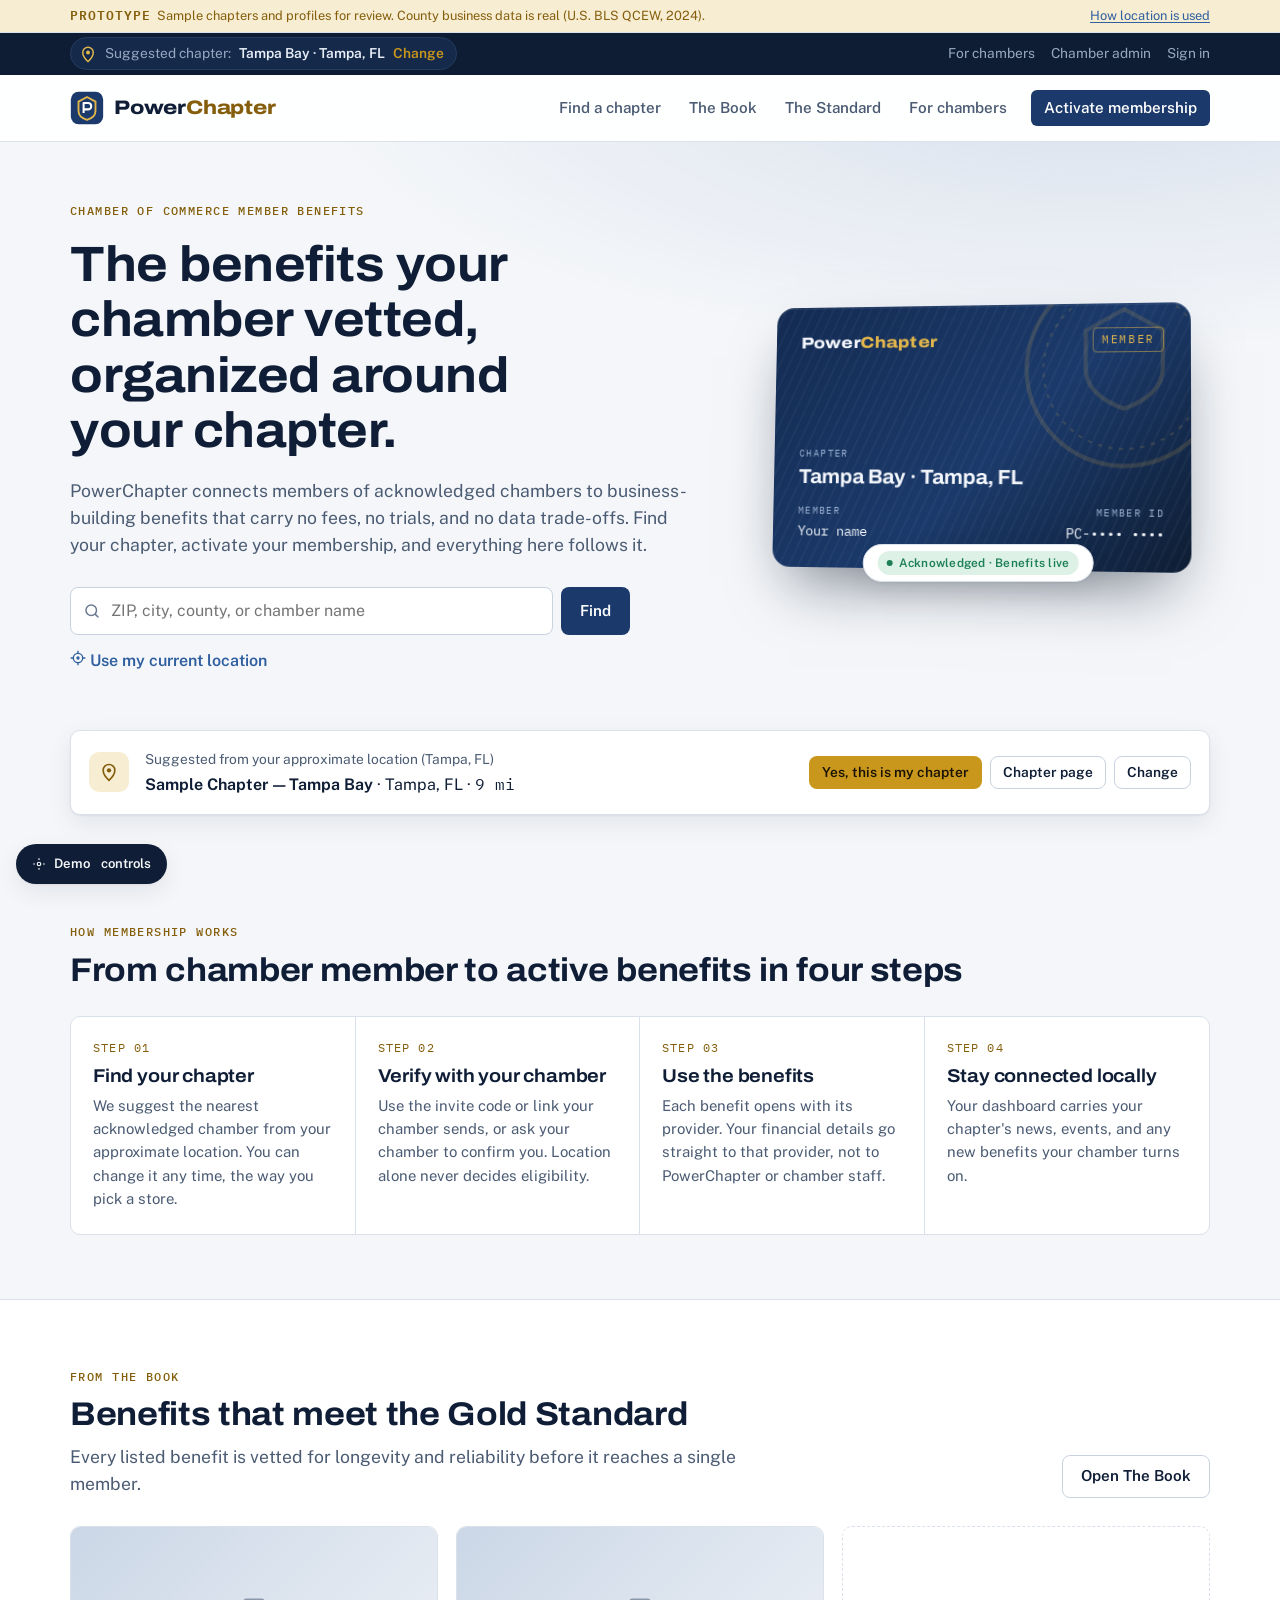
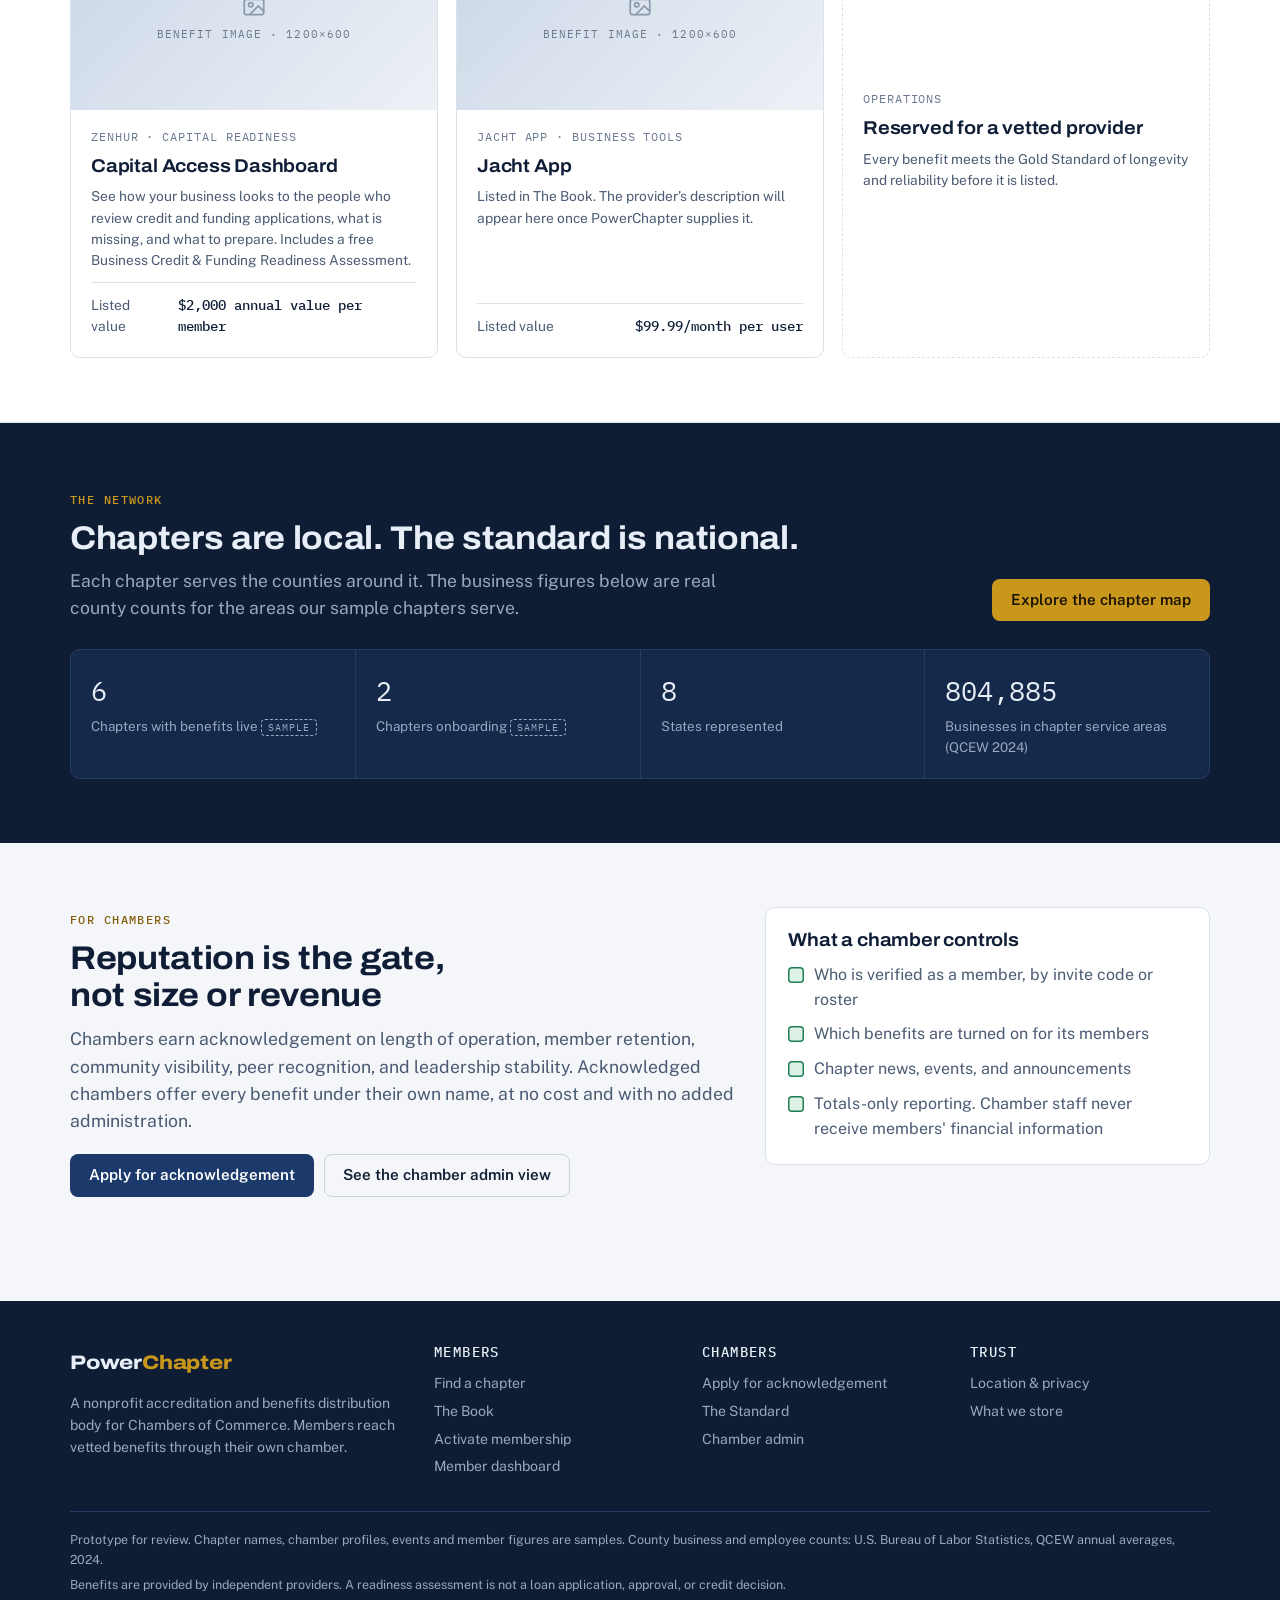
==== index.html @ e936020f "Add files via upload" ====
<!doctype html>
<html lang="en">
<head>
<meta charset="utf-8">
<meta name="viewport" content="width=device-width, initial-scale=1, viewport-fit=cover">
<title>PowerChapter Member Portal</title>
<meta name="robots" content="noindex, nofollow">
<meta name="description" content="Prototype of the PowerChapter member portal: find your chamber chapter, activate membership, and use chamber-vetted benefits.">
<link rel="preconnect" href="https://fonts.googleapis.com">
<link rel="preconnect" href="https://fonts.gstatic.com" crossorigin>
<link rel="stylesheet" href="https://fonts.googleapis.com/css2?family=Archivo:wdth,wght@62..125,400..800&family=IBM+Plex+Mono:wght@400;500;600&family=Public+Sans:wght@400;500;600;700&display=swap">
<link rel="stylesheet" href="assets/app.css">
</head>
<body>
<div class="ribbon"><div class="wrap"><span><b>PROTOTYPE</b> &nbsp;Sample chapters and profiles for review. County business data is real (U.S. BLS QCEW, 2024).</span><a href="#/privacy">How location is used</a></div></div>

<div class="utility"><div class="wrap">
  <button class="chip-loc" id="chipLoc" type="button" aria-haspopup="dialog">
    <svg class="pin" viewBox="0 0 24 24" fill="none" aria-hidden="true"><path d="M12 22s7-6.2 7-12a7 7 0 1 0-14 0c0 5.8 7 12 7 12Z" stroke="#E2B64B" stroke-width="2"/><circle cx="12" cy="10" r="2.6" fill="#E2B64B"/></svg>
    <span class="lbl" id="chipLbl">Your chapter:</span>
    <span class="val" id="chipVal">Choose a chapter</span>
    <span class="chg">Change</span>
  </button>
  <nav class="util-links" aria-label="Utility">
    <a href="#/for-chambers">For chambers</a>
    <a href="#/admin">Chamber admin</a>
    <a href="#/member" id="utilAcct">Sign in</a>
  </nav>
</div></div>

<header class="site-header"><div class="wrap" style="position:relative">
  <a class="brand" href="#/" aria-label="PowerChapter home">
    <svg viewBox="0 0 40 40" aria-hidden="true"><rect x="1" y="1" width="38" height="38" rx="9" fill="#1B3A6B"/><path d="M20 7l10 5.5v11c0 5-4.3 8.7-10 10.5-5.7-1.8-10-5.5-10-10.5v-11L20 7Z" fill="none" stroke="#E2B64B" stroke-width="2.2"/><path d="M16 26V14h5.2a3.8 3.8 0 0 1 0 7.6H16" fill="none" stroke="#fff" stroke-width="2.4" stroke-linejoin="round"/></svg>
    <span class="wm">Power<span>Chapter</span></span>
  </a>
  <button class="menu-btn" id="menuBtn" type="button" aria-expanded="false" aria-controls="mainNav">Menu</button>
  <nav class="nav" id="mainNav" aria-label="Main">
    <a href="#/chapters" data-nav="chapters">Find a chapter</a>
    <a href="#/book" data-nav="book">The Book</a>
    <a href="#/standard" data-nav="standard">The Standard</a>
    <a href="#/for-chambers" data-nav="for-chambers">For chambers</a>
    <a class="btn btn-primary btn-sm" href="#/activate" id="navCta">Activate membership</a>
  </nav>
</div></header>

<main id="app" tabindex="-1"></main>

<footer class="site-footer"><div class="wrap">
  <div class="foot-grid">
    <div>
      <a class="brand" href="#/"><span class="wm">Power<span>Chapter</span></span></a>
      <p style="margin-top:12px;max-width:40ch">A nonprofit accreditation and benefits distribution body for Chambers of Commerce. Members reach vetted benefits through their own chamber.</p>
    </div>
    <div><h4>Members</h4><a href="#/chapters">Find a chapter</a><a href="#/book">The Book</a><a href="#/activate">Activate membership</a><a href="#/member">Member dashboard</a></div>
    <div><h4>Chambers</h4><a href="#/for-chambers">Apply for acknowledgement</a><a href="#/standard">The Standard</a><a href="#/admin">Chamber admin</a></div>
    <div><h4>Trust</h4><a href="#/privacy">Location &amp; privacy</a><a href="#/privacy">What we store</a></div>
  </div>
  <div class="foot-legal">
    <span>Prototype for review. Chapter names, chamber profiles, events and member figures are samples. County business and employee counts: U.S. Bureau of Labor Statistics, QCEW annual averages, 2024.</span>
    <span>Benefits are provided by independent providers. A readiness assessment is not a loan application, approval, or credit decision.</span>
  </div>
</div></footer>

<div class="scrim" id="scrim"></div>
<aside class="drawer" id="drawer" role="dialog" aria-modal="true" aria-labelledby="drawerTitle" aria-hidden="true"></aside>
<div class="tip" id="tip" role="tooltip"></div>
<div class="toast" id="toast" role="status" aria-live="polite"></div>

<button class="proto-fab" id="protoFab" type="button" aria-expanded="false"><svg width="14" height="14" viewBox="0 0 24 24" fill="none" aria-hidden="true"><circle cx="12" cy="12" r="3" stroke="currentColor" stroke-width="2"/><path d="M12 2v3M12 19v3M2 12h3M19 12h3" stroke="currentColor" stroke-width="2"/></svg>Demo<span class="t">&nbsp;controls</span></button>
<div class="proto-pop" id="protoPop" hidden></div>

<script src="assets/vendor/d3.min.js"></script>
<script src="assets/vendor/topojson-client.min.js"></script>
<script src="assets/data/territory-data.js"></script>
<script src="assets/data/zips.js" defer></script>
<script src="assets/data/chapters.js"></script>
<script src="assets/app.js" defer></script>
</body>
</html>
---- assets/app.css ----
/* PowerChapter prototype — design tokens and components */
:root{
  --bg:#F4F6F9; --surface:#FFFFFF; --surface-2:#EDF1F6; --ink:#0F1E36; --ink-2:#4B5B73; --ink-3:#6B7A90;
  --line:#DAE1EA; --line-2:#C9D3DF;
  --brand:#1B3A6B; --brand-2:#24497F; --on-brand:#FFFFFF;
  --accent:#C9971C; --accent-ink:#855E0C; --accent-soft:#F7EDD2;
  --blue:#2F5F9F; --blue-soft:#E3ECF8;
  --ok:#1D7F54; --ok-soft:#DDF1E7; --warn:#9A6200; --warn-soft:#F8ECD4; --bad:#B23A3A;
  --panel:#0E1D33; --panel-2:#15294A; --panel-3:#1C355C; --panel-ink:#E8EEF7; --panel-mute:#97A8C1; --panel-line:#253C60;
  --shadow:0 1px 2px rgba(15,30,54,.06),0 8px 24px rgba(15,30,54,.08);
  --radius:10px; --radius-sm:6px;
  --f-display:"Archivo","Helvetica Neue",Arial,sans-serif;
  --f-body:"Public Sans","Segoe UI",Roboto,Arial,sans-serif;
  --f-mono:"IBM Plex Mono",ui-monospace,"SFMono-Regular",Menlo,Consolas,monospace;
  --wrap:1180px;
}
@media (prefers-color-scheme: dark){
  :root:not([data-theme="light"]){
    --bg:#09131F; --surface:#0F1C2E; --surface-2:#152538; --ink:#E6ECF5; --ink-2:#A6B4C8; --ink-3:#8494AA;
    --line:#203249; --line-2:#2B405B;
    --brand:#3A69B5; --brand-2:#4A7AC7; --on-brand:#FFFFFF;
    --accent:#E2B64B; --accent-ink:#E6BF62; --accent-soft:#2E2512;
    --blue:#77A2DE; --blue-soft:#15294A;
    --ok:#4CBB88; --ok-soft:#0F2E22; --warn:#E0A544; --warn-soft:#2E2210; --bad:#E07272;
    --panel:#0A1728; --panel-2:#12233C; --panel-3:#1A3050; --panel-line:#223857;
    --shadow:0 1px 2px rgba(0,0,0,.3),0 8px 24px rgba(0,0,0,.35);
  }
}
:root[data-theme="dark"]{
  --bg:#09131F; --surface:#0F1C2E; --surface-2:#152538; --ink:#E6ECF5; --ink-2:#A6B4C8; --ink-3:#8494AA;
  --line:#203249; --line-2:#2B405B;
  --brand:#3A69B5; --brand-2:#4A7AC7; --on-brand:#FFFFFF;
  --accent:#E2B64B; --accent-ink:#E6BF62; --accent-soft:#2E2512;
  --blue:#77A2DE; --blue-soft:#15294A;
  --ok:#4CBB88; --ok-soft:#0F2E22; --warn:#E0A544; --warn-soft:#2E2210; --bad:#E07272;
  --panel:#0A1728; --panel-2:#12233C; --panel-3:#1A3050; --panel-line:#223857;
  --shadow:0 1px 2px rgba(0,0,0,.3),0 8px 24px rgba(0,0,0,.35);
}

*{box-sizing:border-box}
[hidden]{display:none!important}
html{-webkit-text-size-adjust:100%}
body{margin:0;background:var(--bg);color:var(--ink);font-family:var(--f-body);font-size:16px;line-height:1.55;overflow-x:hidden}
img{max-width:100%;display:block}
a{color:var(--blue);text-underline-offset:2px}
button,input,select,textarea{font:inherit;color:inherit}
:focus-visible{outline:3px solid var(--accent);outline-offset:2px;border-radius:4px}
.wrap{max-width:var(--wrap);margin-inline:auto;padding-inline:20px}
.num,.mono{font-family:var(--f-mono);font-variant-numeric:tabular-nums}
h1,h2,h3,h4{font-family:var(--f-display);font-variation-settings:"wdth" 108;line-height:1.12;margin:0;text-wrap:balance;letter-spacing:-.01em}
h1{font-size:clamp(2rem,4.2vw,3.1rem);font-weight:700}
h2{font-size:clamp(1.5rem,2.6vw,2.05rem);font-weight:700}
h3{font-size:1.16rem;font-weight:650}
h4{font-size:1rem;font-weight:650}
p{margin:0}
.eyebrow{font-family:var(--f-mono);font-size:.74rem;letter-spacing:.12em;text-transform:uppercase;color:var(--accent-ink);font-weight:500}
.lede{font-size:1.1rem;color:var(--ink-2);max-width:62ch}
.muted{color:var(--ink-2)}
.small{font-size:.86rem}
.tiny{font-size:.76rem}

/* ---------- Prototype ribbon ---------- */
.ribbon{background:var(--accent-soft);color:var(--accent-ink);font-size:.8rem;border-bottom:1px solid var(--line)}
.ribbon .wrap{display:flex;gap:10px;align-items:center;justify-content:space-between;padding-block:6px;flex-wrap:wrap}
.ribbon b{font-family:var(--f-mono);letter-spacing:.08em;font-weight:600}

/* ---------- Utility bar (chapter pill) ---------- */
.utility{background:var(--panel);color:var(--panel-ink);font-size:.86rem}
.utility .wrap{display:flex;align-items:center;justify-content:space-between;gap:12px;min-height:42px;flex-wrap:wrap;padding-block:4px}
.chip-loc{display:inline-flex;align-items:center;gap:8px;background:var(--panel-2);border:1px solid var(--panel-line);color:var(--panel-ink);border-radius:999px;padding:5px 12px 5px 8px;cursor:pointer;max-width:100%}
.chip-loc:hover{border-color:var(--accent)}
.chip-loc .pin{width:18px;height:18px;flex:none}
.chip-loc .lbl{color:var(--panel-mute)}
.chip-loc .val{font-weight:600;white-space:nowrap;overflow:hidden;text-overflow:ellipsis;max-width:52vw}
.chip-loc .chg{color:var(--accent);font-weight:600}
.utility .util-links{display:flex;gap:16px;align-items:center}
.utility .util-links a{color:var(--panel-mute);text-decoration:none}
.utility .util-links a:hover{color:var(--panel-ink)}

/* ---------- Header ---------- */
.site-header{position:sticky;top:env(safe-area-inset-top,0px);z-index:40;background:color-mix(in srgb,var(--surface) 92%,transparent);backdrop-filter:saturate(1.4) blur(10px);border-bottom:1px solid var(--line)}
.site-header .wrap{display:flex;align-items:center;gap:24px;min-height:66px}
.brand{display:flex;align-items:center;gap:10px;text-decoration:none;color:var(--ink);flex:none}
.brand svg{width:34px;height:34px}
.brand .wm{font-family:var(--f-display);font-variation-settings:"wdth" 118;font-weight:800;font-size:1.22rem;letter-spacing:-.01em}
.brand .wm span{color:var(--accent-ink)}
.nav{display:flex;gap:4px;margin-left:auto;align-items:center}
.nav a{color:var(--ink-2);text-decoration:none;font-weight:550;font-size:.95rem;padding:8px 12px;border-radius:var(--radius-sm)}
.nav a:hover{color:var(--ink);background:var(--surface-2)}
.nav a[aria-current="page"]{color:var(--ink);box-shadow:inset 0 -2px 0 var(--accent)}
.nav .btn{margin-left:8px}
.nav a.btn-primary,.nav a.btn-primary:hover{color:var(--on-brand);background:var(--brand)}
.menu-btn{display:none;margin-left:auto;background:none;border:1px solid var(--line);border-radius:8px;padding:8px 10px;cursor:pointer}
@media (max-width:900px){
  .nav{display:none;position:absolute;left:0;right:0;top:100%;flex-direction:column;align-items:stretch;background:var(--surface);border-bottom:1px solid var(--line);padding:10px 20px 16px;gap:2px}
  .nav.open{display:flex}
  .nav .btn{margin:8px 0 0}
  .menu-btn{display:inline-flex}
}

/* ---------- Buttons ---------- */
.btn{display:inline-flex;align-items:center;justify-content:center;gap:8px;border-radius:8px;padding:11px 18px;font-weight:600;font-size:.95rem;text-decoration:none;cursor:pointer;border:1px solid transparent;line-height:1.2;white-space:nowrap}
.btn-primary{background:var(--brand);color:var(--on-brand)}
.btn-primary:hover{background:var(--brand-2)}
.btn-gold{background:var(--accent);color:#1B1405}
.btn-gold:hover{filter:brightness(1.06)}
.btn-ghost{background:transparent;border-color:var(--line-2);color:var(--ink)}
.btn-ghost:hover{border-color:var(--ink-3)}
.btn-link{background:none;border:none;padding:0;color:var(--blue);font-weight:600;cursor:pointer}
.btn-sm{padding:7px 12px;font-size:.86rem}
.btn[disabled]{opacity:.5;cursor:not-allowed}
.panel .btn-ghost,.home-chap .btn-ghost,.on-dark .btn-ghost{border-color:var(--panel-line);color:var(--panel-ink)}

/* ---------- Pills / chips ---------- */
.pill{display:inline-flex;align-items:center;gap:6px;font-size:.74rem;font-weight:600;padding:3px 9px;border-radius:999px;white-space:nowrap;letter-spacing:.02em}
.pill::before{content:"";width:6px;height:6px;border-radius:50%;background:currentColor}
.pill.live{background:var(--ok-soft);color:var(--ok)}
.pill.onb{background:var(--warn-soft);color:var(--warn)}
.pill.ver{background:var(--blue-soft);color:var(--blue)}
.pill.pend{background:var(--warn-soft);color:var(--warn)}
.pill.plain::before{display:none}
.sample{font-family:var(--f-mono);font-size:.64rem;letter-spacing:.1em;border:1px dashed currentColor;color:var(--ink-3);padding:1px 6px;border-radius:4px;text-transform:uppercase;white-space:nowrap}
.panel .sample,.on-dark .sample{color:var(--panel-mute)}

/* ---------- Sections ---------- */
main{min-height:60vh}
.section{padding-block:64px}
.section-tight{padding-block:40px}
.section-head{display:flex;justify-content:space-between;align-items:end;gap:20px;margin-bottom:28px;flex-wrap:wrap}
.section-head .lede{margin-top:10px}
.band{background:var(--surface);border-block:1px solid var(--line)}
.band-dark{background:var(--panel);color:var(--panel-ink)}
.band-dark .muted,.band-dark .lede{color:var(--panel-mute)}
.band-dark .eyebrow{color:var(--accent)}

/* ---------- Hero ---------- */
.hero{padding-block:56px 48px;background:
  radial-gradient(1100px 380px at 85% -10%,color-mix(in srgb,var(--blue) 14%,transparent),transparent 70%),var(--bg)}
.hero-grid{display:grid;grid-template-columns:minmax(0,1.15fr) minmax(0,.85fr);gap:48px;align-items:center}
.hero h1{margin-top:14px}
.hero .lede{margin-top:18px}
.hero-search{margin-top:28px;display:flex;gap:8px;max-width:560px}
.hero-actions{display:flex;gap:10px;flex-wrap:wrap;margin-top:14px}
@media (max-width:900px){.hero-grid{grid-template-columns:minmax(0,1fr);gap:36px}}

.field{display:flex;flex-direction:column;gap:6px}
.field label{font-size:.84rem;font-weight:600;color:var(--ink-2)}
.input{width:100%;background:var(--surface);border:1px solid var(--line-2);border-radius:8px;padding:11px 14px;font-size:1rem;min-width:0}
.input:focus{outline:none;border-color:var(--blue);box-shadow:0 0 0 3px color-mix(in srgb,var(--blue) 22%,transparent)}
select.input{appearance:auto}
.search-box{position:relative;flex:1;min-width:0}
.search-box .input{padding-left:40px}
.search-box .ico{position:absolute;left:13px;top:50%;transform:translateY(-50%);width:18px;height:18px;color:var(--ink-3);pointer-events:none}
.suggest{position:absolute;left:0;right:0;top:calc(100% + 6px);background:var(--surface);border:1px solid var(--line);border-radius:10px;box-shadow:var(--shadow);z-index:30;overflow:hidden;max-height:340px;overflow-y:auto}
.suggest button{display:flex;width:100%;text-align:left;gap:10px;align-items:center;background:none;border:0;padding:10px 14px;cursor:pointer;border-bottom:1px solid var(--line)}
.suggest button:last-child{border-bottom:0}
.suggest button:hover,.suggest button.act{background:var(--surface-2)}
.suggest .k{font-family:var(--f-mono);font-size:.66rem;letter-spacing:.08em;text-transform:uppercase;color:var(--ink-3);width:62px;flex:none}
.suggest .t{font-weight:550;overflow:hidden;text-overflow:ellipsis;white-space:nowrap}
.suggest .s{margin-left:auto;font-size:.8rem;color:var(--ink-3);white-space:nowrap}

/* ---------- Member card (hero visual) ---------- */
.mcard-stage{position:relative;display:flex;justify-content:center;perspective:1200px}
.mcard{width:100%;max-width:420px;aspect-ratio:1.586;border-radius:18px;padding:24px 26px;color:#F3F6FB;position:relative;overflow:hidden;
  background:linear-gradient(135deg,#132B52 0%,#1B3A6B 55%,#0E1D33 100%);box-shadow:0 30px 60px -20px rgba(9,20,38,.55),0 2px 0 rgba(255,255,255,.06) inset;
  transform:rotateY(-8deg) rotateX(4deg);transition:transform .5s ease;display:flex;flex-direction:column}
.mcard:hover{transform:rotateY(0) rotateX(0)}
.mcard::after{content:"";position:absolute;inset:0;background:repeating-linear-gradient(115deg,rgba(255,255,255,.035) 0 2px,transparent 2px 9px);pointer-events:none}
.mcard .seal{position:absolute;right:-40px;top:-40px;width:210px;height:210px;opacity:.16}
.mcard .top{display:flex;justify-content:space-between;align-items:center;position:relative;z-index:1}
.mcard .top .wm{font-family:var(--f-display);font-variation-settings:"wdth" 118;font-weight:800;letter-spacing:.01em;font-size:1.02rem}
.mcard .top .wm span{color:#E2B64B}
.mcard .tier{font-family:var(--f-mono);font-size:.66rem;letter-spacing:.16em;text-transform:uppercase;color:#E2B64B;border:1px solid rgba(226,182,75,.5);padding:3px 8px;border-radius:4px}
.mcard .chap{margin-top:auto;position:relative;z-index:1}
.mcard .chap small{display:block;font-family:var(--f-mono);font-size:.62rem;letter-spacing:.14em;text-transform:uppercase;color:#9DB2D3}
.mcard .chap b{display:block;font-family:var(--f-display);font-variation-settings:"wdth" 104;font-size:1.28rem;line-height:1.15;margin-top:4px}
.mcard .meta{display:flex;justify-content:space-between;align-items:end;margin-top:16px;position:relative;z-index:1;gap:10px}
.mcard .meta small{display:block;font-family:var(--f-mono);font-size:.6rem;letter-spacing:.14em;text-transform:uppercase;color:#9DB2D3}
.mcard .meta span{font-family:var(--f-mono);font-size:.86rem}
.mcard-note{position:absolute;bottom:-14px;left:50%;transform:translateX(-50%);background:var(--surface);border:1px solid var(--line);box-shadow:var(--shadow);border-radius:999px;padding:6px 14px;font-size:.8rem;white-space:nowrap;display:flex;gap:8px;align-items:center}
@media (max-width:420px){.mcard{padding:18px}.mcard .chap b{font-size:1.08rem}.mcard-note{white-space:normal;text-align:center;width:90%}}

/* ---------- Nearest strip ---------- */
.nearest{background:var(--surface);border:1px solid var(--line);border-radius:var(--radius);padding:16px 18px;display:flex;gap:16px;align-items:center;flex-wrap:wrap;box-shadow:var(--shadow)}
.nearest .ico{width:40px;height:40px;border-radius:10px;background:var(--accent-soft);color:var(--accent-ink);display:grid;place-items:center;flex:none}
.nearest .txt{flex:1;min-width:220px}
.nearest .txt b{font-weight:650}
.nearest .acts{display:flex;gap:8px;flex-wrap:wrap}

/* ---------- Steps (a real sequence) ---------- */
.steps{display:grid;grid-template-columns:repeat(4,minmax(0,1fr));gap:0;border:1px solid var(--line);border-radius:var(--radius);background:var(--surface);overflow:hidden}
.step{padding:22px 22px 24px;border-right:1px solid var(--line);display:flex;flex-direction:column;gap:8px}
.step:last-child{border-right:0}
.step .n{font-family:var(--f-mono);font-size:.74rem;color:var(--accent-ink);letter-spacing:.1em}
.step p{color:var(--ink-2);font-size:.93rem}
@media (max-width:900px){.steps{grid-template-columns:1fr 1fr}.step:nth-child(2){border-right:0}.step:nth-child(-n+2){border-bottom:1px solid var(--line)}}
@media (max-width:560px){.steps{grid-template-columns:1fr}.step{border-right:0;border-bottom:1px solid var(--line)}.step:last-child{border-bottom:0}}

/* ---------- Benefit cards ---------- */
.grid-3{display:grid;grid-template-columns:repeat(3,minmax(0,1fr));gap:18px}
.grid-2{display:grid;grid-template-columns:repeat(2,minmax(0,1fr));gap:18px}
@media (max-width:900px){.grid-3{grid-template-columns:1fr 1fr}}
@media (max-width:620px){.grid-3,.grid-2{grid-template-columns:1fr}}
.bcard{background:var(--surface);border:1px solid var(--line);border-radius:var(--radius);display:flex;flex-direction:column;overflow:hidden}
.bcard .photo{aspect-ratio:16/8}
.bcard .body{padding:18px 20px 20px;display:flex;flex-direction:column;gap:10px;flex:1}
.bcard .prov{font-family:var(--f-mono);font-size:.72rem;letter-spacing:.08em;text-transform:uppercase;color:var(--ink-3)}
.bcard .val{display:flex;justify-content:space-between;align-items:center;gap:10px;border-top:1px solid var(--line);padding-top:12px;margin-top:auto;font-size:.86rem}
.bcard .val b{font-family:var(--f-mono);font-weight:500}
.bcard.slot{border-style:dashed;background:transparent}
.bcard.slot .body{justify-content:center;align-items:flex-start;min-height:200px}
.bcard a.cover{color:inherit;text-decoration:none}
.bcard:hover{border-color:var(--line-2)}

/* ---------- Photo slots ---------- */
.photo{position:relative;background:
  linear-gradient(135deg,color-mix(in srgb,var(--blue) 18%,var(--surface-2)),var(--surface-2));overflow:hidden;max-width:100%}
.photo img{position:absolute;inset:0;width:100%;height:100%;object-fit:cover;z-index:1}
.photo .ph{position:absolute;inset:0;display:flex;flex-direction:column;align-items:center;justify-content:center;gap:6px;color:var(--ink-3);font-family:var(--f-mono);font-size:.68rem;letter-spacing:.1em;text-transform:uppercase;text-align:center;padding:10px}
.photo .ph svg{width:26px;height:26px;opacity:.7}

/* ---------- Stats row ---------- */
.stats{display:grid;grid-template-columns:repeat(4,minmax(0,1fr));gap:1px;background:var(--panel-line);border:1px solid var(--panel-line);border-radius:var(--radius);overflow:hidden}
.stat{background:var(--panel-2);padding:20px}
.stat .v{font-family:var(--f-mono);font-size:1.7rem;color:var(--panel-ink);font-variant-numeric:tabular-nums}
.stat .k{color:var(--panel-mute);font-size:.84rem;margin-top:4px}
@media (max-width:760px){.stats{grid-template-columns:1fr 1fr}}

/* ---------- Finder ---------- */
.finder-controls{display:flex;gap:10px;flex-wrap:wrap;align-items:center;margin-bottom:16px}
.finder-controls .search-box{min-width:240px}
.finder-controls select{width:auto;min-width:180px}
.seg{display:inline-flex;border:1px solid var(--line-2);border-radius:8px;overflow:hidden;background:var(--surface)}
.seg button{border:0;background:none;padding:10px 14px;font-weight:600;font-size:.88rem;cursor:pointer;color:var(--ink-2)}
.seg button[aria-pressed="true"]{background:var(--brand);color:var(--on-brand)}
.finder{display:grid;grid-template-columns:minmax(0,1.55fr) minmax(300px,.95fr);gap:16px;align-items:start}
@media (max-width:980px){.finder{grid-template-columns:minmax(0,1fr)}}
.panel{background:var(--panel);color:var(--panel-ink);border:1px solid var(--panel-line);border-radius:14px}
.map-panel{padding:14px;position:relative}
.map-panel svg{width:100%;height:auto;display:block;border-radius:8px;background:var(--panel-2);touch-action:manipulation}
.map-tools{position:absolute;right:24px;top:24px;display:flex;gap:6px;z-index:2}
.map-tools button{background:var(--panel);border:1px solid var(--panel-line);color:var(--panel-ink);border-radius:6px;padding:5px 10px;font-size:.78rem;cursor:pointer}
.legend{display:flex;align-items:center;gap:12px;flex-wrap:wrap;font-size:.74rem;color:var(--panel-mute);margin-top:10px;padding-inline:4px}
.legend .ramp{display:flex}
.legend .ramp i{width:22px;height:9px;display:block}
.legend .sw{display:inline-flex;align-items:center;gap:6px}
.legend .sw .o{width:14px;height:10px;border:2px solid var(--accent);border-radius:2px}
.legend .sw .dot{width:10px;height:10px;border-radius:50%;background:var(--accent);box-shadow:0 0 0 2px var(--panel)}
.legend .sw .dot.h{background:transparent;border:2px solid var(--accent)}
.legend .sw .you{width:10px;height:10px;border-radius:50%;background:#5FD1FF;box-shadow:0 0 0 3px rgba(95,209,255,.3)}

.c-county{stroke:var(--panel);stroke-width:.25;cursor:pointer;transition:opacity .2s}
.c-county.dim{opacity:.28}
.c-state{fill:none;stroke:#6F87AB;stroke-width:.6;stroke-opacity:.55;pointer-events:none}
.c-serve{fill:none;stroke:var(--accent);stroke-width:1.3;pointer-events:none;stroke-linejoin:round}
.c-serve.sel{stroke-width:2.4;stroke:#FFD774}
.c-pin{cursor:pointer}
.c-pin circle.dot{fill:var(--accent);stroke:var(--panel);stroke-width:1.6}
.c-pin.onb circle.dot{fill:var(--panel);stroke:var(--accent);stroke-width:2}
.c-pin.sel circle.halo{fill:rgba(255,215,116,.25)}
.c-you circle{fill:#5FD1FF;stroke:#fff;stroke-width:1.2}
.c-you circle.pulse{fill:rgba(95,209,255,.25);stroke:none}

.side{padding:20px;display:flex;flex-direction:column;gap:16px;min-height:200px}
.side h3{font-size:1.3rem;color:var(--panel-ink)}
.side .sub{color:var(--panel-mute);font-size:.86rem}
.side .hr{height:1px;background:var(--panel-line)}
.row{display:flex;gap:12px;align-items:center;padding:12px 0;border-bottom:1px solid var(--panel-line)}
.row:last-child{border-bottom:0}
.row.btnrow{cursor:pointer;border-radius:8px;padding-inline:8px;margin-inline:-8px;background:none;border-left:0;border-right:0;border-top:0;color:inherit;text-align:left;width:calc(100% + 16px)}
.row.btnrow:hover{background:var(--panel-2)}
.rank{width:26px;height:26px;border-radius:50%;background:var(--accent);color:#1B1405;font-weight:700;font-size:.78rem;display:grid;place-items:center;flex:none;font-family:var(--f-mono)}
.rank.h{background:transparent;border:2px solid var(--accent);color:var(--accent)}
.row .nm{flex:1;min-width:0}
.row .nm b{display:block;font-weight:650;color:var(--panel-ink);overflow:hidden;text-overflow:ellipsis}
.row .nm span{font-size:.8rem;color:var(--panel-mute)}
.row .rt{font-family:var(--f-mono);font-size:.8rem;color:var(--panel-mute);white-space:nowrap;text-align:right}
.kv{display:grid;grid-template-columns:1fr 1fr;gap:1px;background:var(--panel-line);border:1px solid var(--panel-line);border-radius:10px;overflow:hidden}
.kv div{background:var(--panel-2);padding:12px 14px}
.kv small{display:block;font-size:.72rem;color:var(--panel-mute);letter-spacing:.04em}
.kv b{font-family:var(--f-mono);font-weight:500;font-size:1.02rem;color:var(--panel-ink);font-variant-numeric:tabular-nums}
.side .lbl{font-family:var(--f-mono);font-size:.68rem;letter-spacing:.12em;text-transform:uppercase;color:var(--panel-mute);display:flex;justify-content:space-between;gap:8px;align-items:center}
.side .acts{display:flex;gap:8px;flex-wrap:wrap}
.side .note{font-size:.76rem;color:var(--panel-mute);line-height:1.45}
.empty{border:1px dashed var(--panel-line);border-radius:10px;padding:16px;color:var(--panel-mute);font-size:.9rem}
.empty b{color:var(--panel-ink)}
.tip{position:fixed;z-index:80;pointer-events:none;background:#0A1426;color:#E8EEF7;border:1px solid #2A4268;border-radius:8px;padding:10px 12px;font-size:.8rem;min-width:200px;opacity:0;transition:opacity .12s;box-shadow:0 10px 30px rgba(0,0,0,.35)}
.tip b{display:block;margin-bottom:6px;font-size:.84rem}
.tip div{display:flex;justify-content:space-between;gap:14px;font-family:var(--f-mono);font-size:.76rem;color:#B5C3D8}
.tip .srv{color:#FFD774;font-family:var(--f-body);margin-top:6px;display:block}
.source-note{font-size:.76rem;color:var(--ink-3);margin-top:12px;text-align:center;max-width:none}

/* ---------- Drawer (chapter picker) ---------- */
.scrim{position:fixed;inset:0;background:rgba(6,12,24,.5);z-index:90;opacity:0;pointer-events:none;transition:opacity .2s}
.scrim.open{opacity:1;pointer-events:auto}
.drawer{position:fixed;top:0;right:0;bottom:0;width:min(440px,100%);background:var(--surface);z-index:91;transform:translateX(100%);transition:transform .25s ease;display:flex;flex-direction:column;padding-top:env(safe-area-inset-top,0px);padding-bottom:env(safe-area-inset-bottom,0px);visibility:hidden}
.drawer.open{transform:none;visibility:visible;box-shadow:-20px 0 50px rgba(0,0,0,.2)}
.drawer-head{padding:18px 20px;border-bottom:1px solid var(--line);display:flex;justify-content:space-between;align-items:center;gap:10px}
.drawer-body{padding:18px 20px;overflow-y:auto;display:flex;flex-direction:column;gap:16px;flex:1}
.x{background:none;border:1px solid var(--line);border-radius:8px;width:36px;height:36px;cursor:pointer;display:grid;place-items:center;flex:none}
.cur{border:1px solid var(--line);border-radius:10px;padding:14px;display:flex;flex-direction:column;gap:6px;background:var(--surface-2)}
.cur .lbl{font-family:var(--f-mono);font-size:.66rem;letter-spacing:.12em;text-transform:uppercase;color:var(--ink-3)}
.opt{border:1px solid var(--line);border-radius:10px;padding:14px;display:flex;gap:12px;align-items:flex-start}
.opt.sel{border-color:var(--accent);box-shadow:0 0 0 1px var(--accent) inset}
.opt .nm{flex:1;min-width:0}
.opt .nm b{display:block}
.opt .nm span{font-size:.84rem;color:var(--ink-2)}
.opt .dist{font-family:var(--f-mono);font-size:.8rem;color:var(--ink-3);white-space:nowrap}
.status-line{font-size:.86rem;color:var(--ink-2);display:flex;gap:8px;align-items:center}

/* ---------- Page header ---------- */
.page-head{padding-block:44px 28px;border-bottom:1px solid var(--line);background:var(--surface)}
.page-head .lede{margin-top:12px}
.crumbs{font-size:.84rem;color:var(--ink-3);margin-bottom:12px}
.crumbs a{color:var(--ink-3)}

/* ---------- Chapter page ---------- */
.ch-hero{position:relative}
.ch-hero .photo{aspect-ratio:16/5;border-radius:0}
@media (max-width:700px){.ch-hero .photo{aspect-ratio:16/8}}
.ch-id{background:var(--surface);border-bottom:1px solid var(--line)}
.ch-id .wrap{display:flex;gap:20px;align-items:flex-end;justify-content:space-between;flex-wrap:wrap;padding-block:22px}
.ch-id .who{display:flex;gap:16px;align-items:center;min-width:0}
.ch-logo{width:72px;height:72px;border-radius:14px;margin-top:-58px;border:4px solid var(--surface);flex:none;position:relative;z-index:2;box-shadow:var(--shadow)}
.ch-logo .photo{width:100%;height:100%;border-radius:10px}
.ch-meta{display:flex;gap:10px;align-items:center;flex-wrap:wrap;margin-top:6px;color:var(--ink-2);font-size:.9rem}
.two-col{display:grid;grid-template-columns:minmax(0,1.5fr) minmax(0,1fr);gap:28px;align-items:start}
@media (max-width:900px){.two-col{grid-template-columns:minmax(0,1fr)}}
.card{background:var(--surface);border:1px solid var(--line);border-radius:var(--radius);padding:22px}
.card h3{margin-bottom:12px}
.table-wrap{overflow-x:auto}
table.data{width:100%;border-collapse:collapse;font-size:.92rem}
table.data th{font-family:var(--f-mono);font-size:.68rem;letter-spacing:.1em;text-transform:uppercase;color:var(--ink-3);text-align:left;font-weight:500;padding:8px 10px;border-bottom:1px solid var(--line)}
table.data td{padding:10px;border-bottom:1px solid var(--line)}
table.data td.n,table.data th.n{text-align:right;font-family:var(--f-mono);font-variant-numeric:tabular-nums}
table.data tfoot td{font-weight:650;border-bottom:0}
.bar{height:6px;border-radius:3px;background:var(--surface-2);overflow:hidden;min-width:60px}
.bar i{display:block;height:100%;background:var(--blue)}
.mini-map{background:var(--panel);border-radius:10px;padding:10px}
.mini-map svg{width:100%;height:auto;display:block}
.people{display:grid;grid-template-columns:repeat(3,minmax(0,1fr));gap:14px}

.person .photo{aspect-ratio:1;border-radius:10px}
.person b{display:block;margin-top:8px;font-size:.92rem}
.person span{font-size:.8rem;color:var(--ink-3)}
.events{display:flex;flex-direction:column}
.event{display:flex;gap:14px;padding:12px 0;border-bottom:1px solid var(--line);align-items:center}
.event:last-child{border-bottom:0}
.date{width:52px;flex:none;text-align:center;border:1px solid var(--line);border-radius:8px;padding:4px 0;font-family:var(--f-mono)}
.date small{display:block;font-size:.62rem;letter-spacing:.1em;color:var(--accent-ink);text-transform:uppercase}
.date b{font-size:1.1rem;font-weight:500}

/* ---------- Book ---------- */
.filters{display:flex;gap:8px;flex-wrap:wrap;margin-bottom:22px}
.filters button{border:1px solid var(--line-2);background:var(--surface);border-radius:999px;padding:7px 14px;font-weight:600;font-size:.86rem;cursor:pointer;color:var(--ink-2)}
.filters button[aria-pressed="true"]{background:var(--ink);color:var(--bg);border-color:var(--ink)}

/* ---------- Benefit detail ---------- */
.inc{display:grid;grid-template-columns:repeat(3,minmax(0,1fr));gap:1px;background:var(--line);border:1px solid var(--line);border-radius:var(--radius);overflow:hidden}
.inc div{background:var(--surface);padding:20px}
.inc h4{margin-bottom:6px}
.inc p{color:var(--ink-2);font-size:.93rem}
@media (max-width:760px){.inc{grid-template-columns:1fr}}
.callout{border:1px solid var(--line);border-left:4px solid var(--accent);background:var(--surface);border-radius:8px;padding:16px 18px;font-size:.9rem;color:var(--ink-2)}
.callout b{color:var(--ink)}
.checklist{list-style:none;padding:0;margin:0;display:flex;flex-direction:column;gap:10px}
.checklist li{display:flex;gap:10px;align-items:flex-start;color:var(--ink-2)}
.checklist li::before{content:"";width:16px;height:16px;flex:none;margin-top:4px;border-radius:4px;background:var(--ok-soft);box-shadow:inset 0 0 0 1.5px var(--ok)}
.sticky-side{position:sticky;top:90px}

/* ---------- Activate / forms ---------- */
.form-card{max-width:560px;margin-inline:auto;background:var(--surface);border:1px solid var(--line);border-radius:14px;padding:28px;box-shadow:var(--shadow)}
.form-card form{display:flex;flex-direction:column;gap:16px}
.progress{display:flex;gap:6px;margin-bottom:20px}
.progress i{height:4px;flex:1;border-radius:2px;background:var(--line)}
.progress i.on{background:var(--accent)}
.check{display:flex;gap:10px;align-items:flex-start;font-size:.9rem;color:var(--ink-2)}
.check input{margin-top:4px;width:18px;height:18px;flex:none;accent-color:var(--brand)}
.radio-cards{display:grid;gap:10px}
.radio-cards label{border:1px solid var(--line-2);border-radius:10px;padding:14px;display:flex;gap:10px;cursor:pointer;align-items:flex-start}
.radio-cards label:has(input:checked){border-color:var(--brand);box-shadow:0 0 0 1px var(--brand) inset}
.radio-cards input{margin-top:4px;accent-color:var(--brand)}
.err{color:var(--bad);font-size:.84rem}
.hint{font-size:.8rem;color:var(--ink-3)}

/* ---------- Dashboard ---------- */
.dash{display:grid;grid-template-columns:minmax(0,1.4fr) minmax(0,1fr);gap:20px;align-items:start}
@media (max-width:900px){.dash{grid-template-columns:minmax(0,1fr)}}
.home-chap{background:var(--panel);color:var(--panel-ink);border-radius:14px;padding:22px;display:flex;flex-direction:column;gap:12px}
.home-chap .lbl{font-family:var(--f-mono);font-size:.68rem;letter-spacing:.12em;text-transform:uppercase;color:var(--panel-mute)}
.home-chap h3{font-size:1.4rem}
.list{display:flex;flex-direction:column}
.list .it{display:flex;gap:12px;align-items:center;padding:14px 0;border-bottom:1px solid var(--line)}
.list .it:last-child{border-bottom:0}
.list .it .nm{flex:1;min-width:0}
.list .it .nm b{display:block}
.list .it .nm span{font-size:.84rem;color:var(--ink-2)}
.ann{padding:12px 0;border-bottom:1px solid var(--line)}
.ann:last-child{border-bottom:0}
.ann b{display:block}
.ann span{font-size:.8rem;color:var(--ink-3)}
.kpis{display:grid;grid-template-columns:repeat(4,minmax(0,1fr));gap:12px}
.kpi{background:var(--surface);border:1px solid var(--line);border-radius:10px;padding:16px}
.kpi .v{font-family:var(--f-mono);font-size:1.5rem;font-variant-numeric:tabular-nums}
.kpi .k{font-size:.8rem;color:var(--ink-2)}
@media (max-width:760px){.kpis{grid-template-columns:1fr 1fr}}
.toggle{position:relative;width:42px;height:24px;flex:none}
.toggle input{opacity:0;width:0;height:0;position:absolute}
.toggle span{position:absolute;inset:0;background:var(--line-2);border-radius:999px;cursor:pointer;transition:.2s}
.toggle span::after{content:"";position:absolute;left:3px;top:3px;width:18px;height:18px;border-radius:50%;background:#fff;transition:.2s}
.toggle input:checked+span{background:var(--ok)}
.toggle input:checked+span::after{transform:translateX(18px)}
.toggle input:focus-visible+span{outline:3px solid var(--accent);outline-offset:2px}
textarea.input{min-height:90px;resize:vertical}

/* ---------- Footer ---------- */
.site-footer{background:var(--panel);color:var(--panel-mute);padding-block:44px 28px;margin-top:40px;font-size:.88rem}
.foot-grid{display:grid;grid-template-columns:1.4fr 1fr 1fr 1fr;gap:28px}
.site-footer h4{color:var(--panel-ink);font-size:.86rem;margin-bottom:10px;font-family:var(--f-mono);font-weight:500;letter-spacing:.1em;text-transform:uppercase}
.site-footer a{color:var(--panel-mute);text-decoration:none;display:block;padding:3px 0}
.site-footer a:hover{color:var(--panel-ink)}
.site-footer .brand{color:var(--panel-ink)}
.site-footer .brand .wm span{color:var(--accent)}
.foot-legal{border-top:1px solid var(--panel-line);margin-top:30px;padding-top:18px;font-size:.78rem;display:flex;flex-direction:column;gap:6px}
@media (max-width:760px){.foot-grid{grid-template-columns:1fr 1fr}}

/* ---------- Prototype controls ---------- */
.proto-fab{position:fixed;left:16px;bottom:calc(16px + env(safe-area-inset-bottom,0px));z-index:70;background:var(--ink);color:var(--bg);border:0;border-radius:999px;padding:10px 16px;font-weight:600;font-size:.82rem;cursor:pointer;box-shadow:var(--shadow);display:flex;gap:8px;align-items:center}
.proto-pop{position:fixed;left:16px;bottom:calc(66px + env(safe-area-inset-bottom,0px));z-index:71;width:min(330px,calc(100% - 32px));background:var(--surface);border:1px solid var(--line);border-radius:12px;box-shadow:var(--shadow);padding:16px;display:flex;flex-direction:column;gap:10px}
.proto-pop .lbl{font-family:var(--f-mono);font-size:.66rem;letter-spacing:.12em;text-transform:uppercase;color:var(--ink-3)}
.proto-pop .opts{display:flex;flex-direction:column;gap:6px}
.proto-pop .opts button{text-align:left;border:1px solid var(--line);background:var(--surface-2);border-radius:8px;padding:9px 12px;cursor:pointer;font-size:.86rem}
.proto-pop .opts button:hover{border-color:var(--ink-3)}
.toast{position:fixed;left:50%;bottom:calc(24px + env(safe-area-inset-bottom,0px));transform:translateX(-50%) translateY(20px);background:var(--ink);color:var(--bg);padding:11px 18px;border-radius:10px;font-size:.9rem;z-index:100;opacity:0;transition:.25s;pointer-events:none;max-width:calc(100% - 32px)}
.toast.show{opacity:1;transform:translateX(-50%)}
.modal{position:fixed;inset:0;z-index:95;display:grid;place-items:center;padding:16px;background:rgba(6,12,24,.55)}
.modal .box{background:var(--surface);border-radius:14px;max-width:520px;width:100%;padding:24px;box-shadow:var(--shadow);display:flex;flex-direction:column;gap:14px}

@media (prefers-reduced-motion:reduce){*,*::before,*::after{transition:none!important;animation:none!important}.mcard{transform:none}}
@keyframes pulse{0%{r:5}70%{r:16;opacity:0}100%{r:16;opacity:0}}
.c-you circle.pulse{animation:pulse 2s infinite}
@media (max-width:600px){.proto-fab{padding:9px 12px;font-size:.76rem}.proto-fab .t{display:none}}
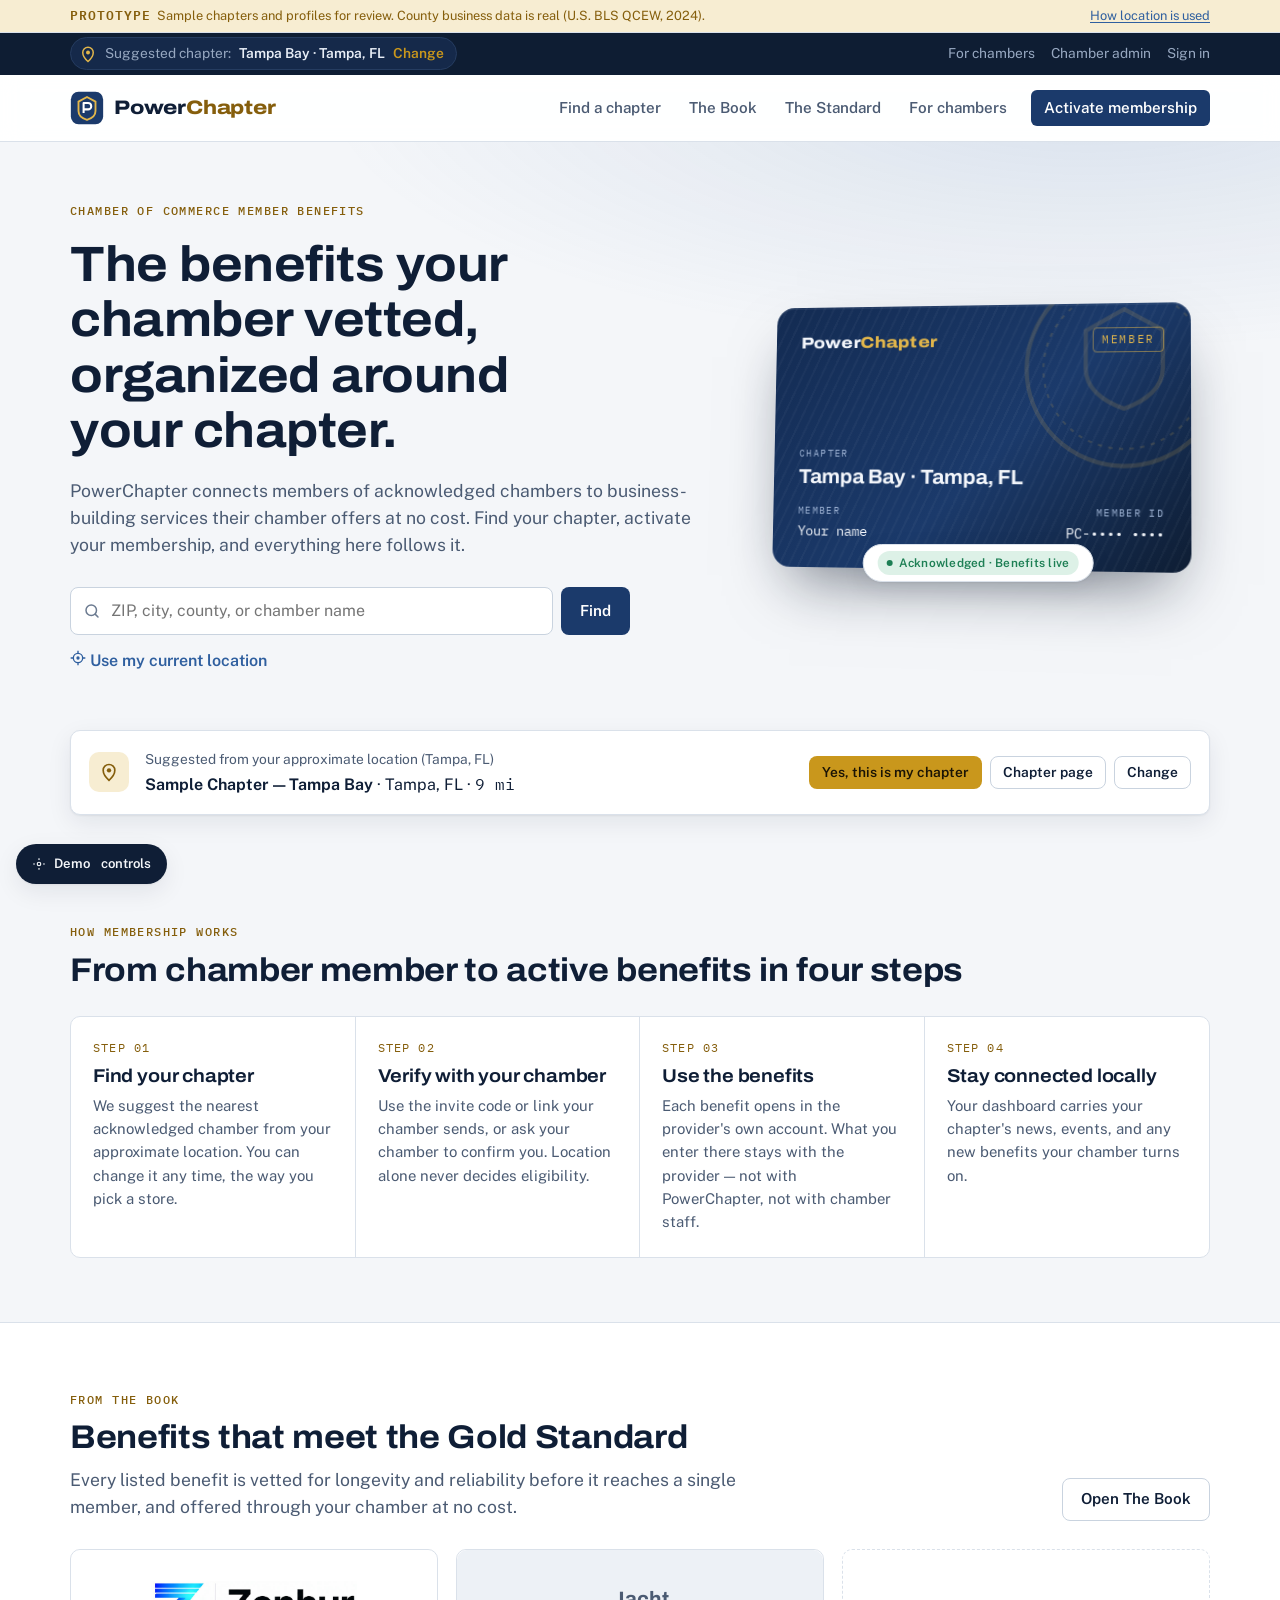
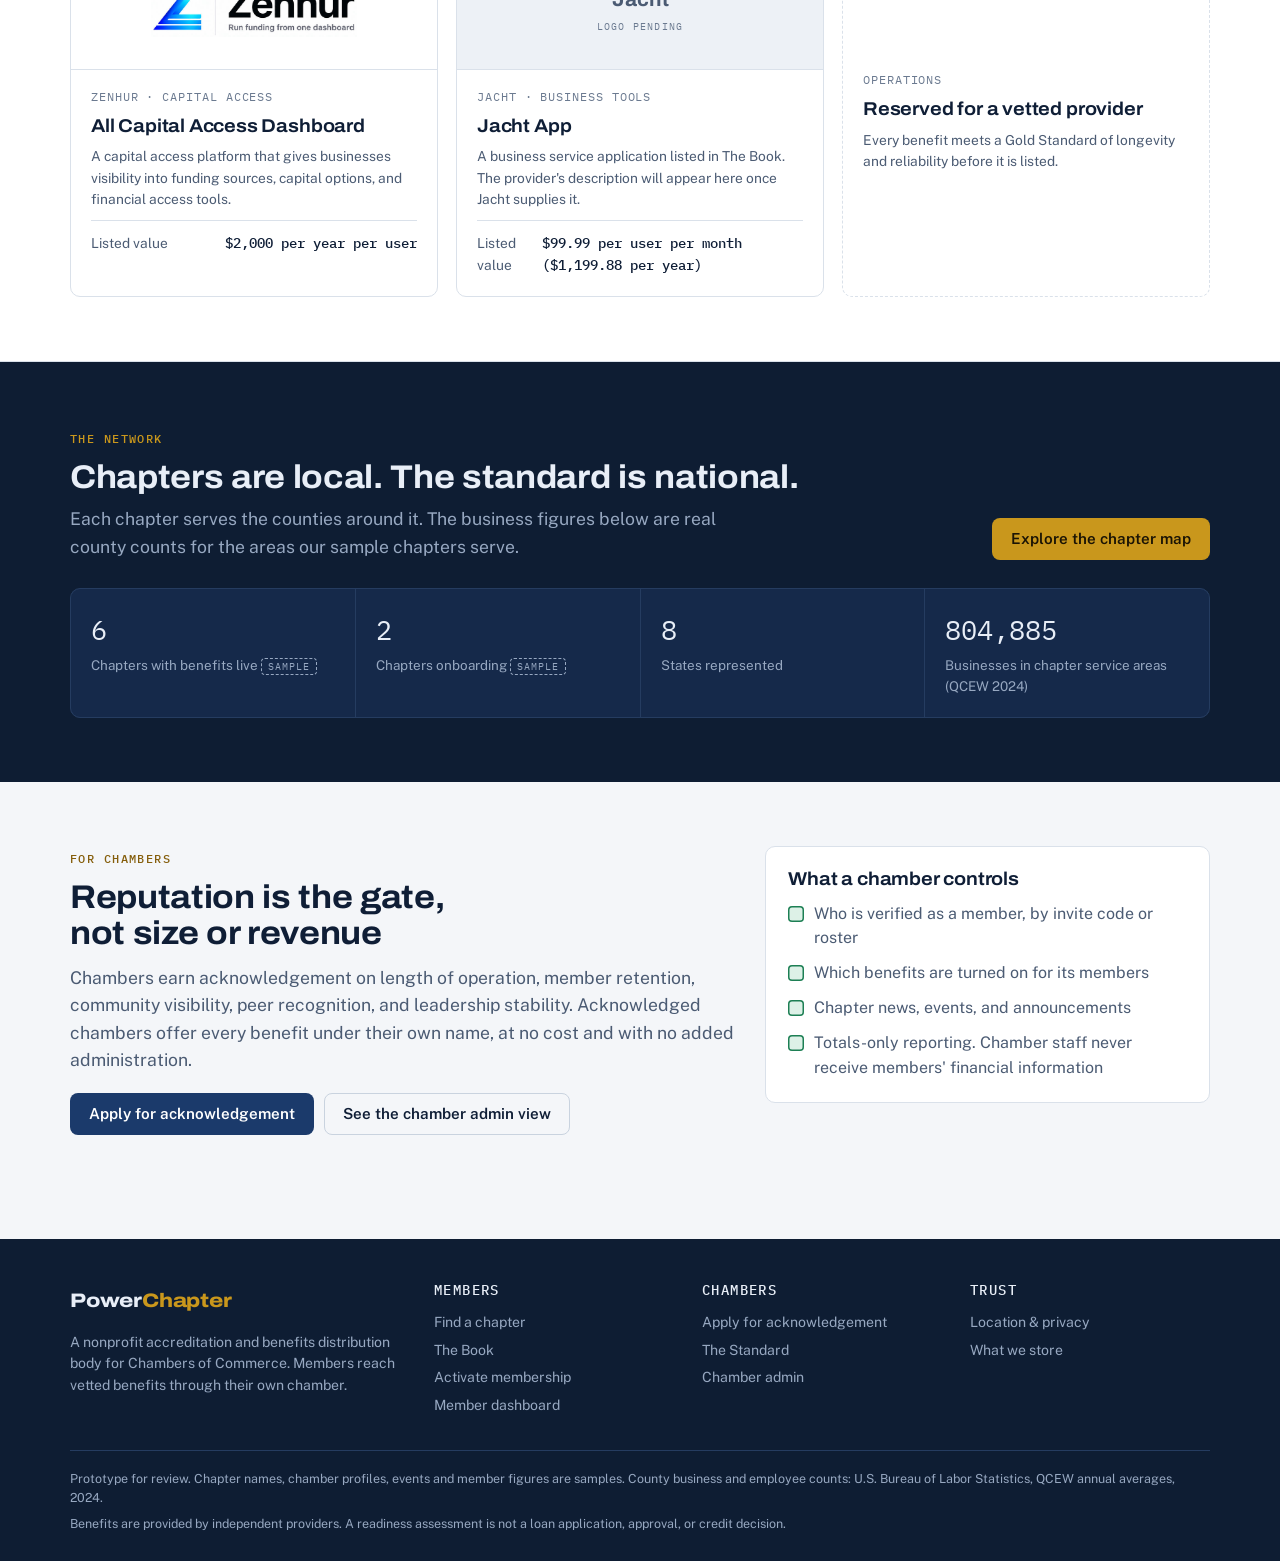
==== commit eded7dd6: "Add files via upload" ====
--- a/index.html
+++ b/index.html
@@ -9,6 +9,10 @@
 <link rel="preconnect" href="https://fonts.googleapis.com">
 <link rel="preconnect" href="https://fonts.gstatic.com" crossorigin>
 <link rel="stylesheet" href="https://fonts.googleapis.com/css2?family=Archivo:wdth,wght@62..125,400..800&family=IBM+Plex+Mono:wght@400;500;600&family=Public+Sans:wght@400;500;600;700&display=swap">
+<link rel="icon" href="assets/favicon.svg" type="image/svg+xml">
+<link rel="icon" href="assets/favicon-32.png" sizes="32x32" type="image/png">
+<link rel="apple-touch-icon" href="assets/apple-touch-icon.png">
+<meta name="theme-color" content="#1B3A6B">
 <link rel="stylesheet" href="assets/app.css">
 </head>
 <body>
--- a/assets/app.css
+++ b/assets/app.css
@@ -440,3 +440,17 @@
 @keyframes pulse{0%{r:5}70%{r:16;opacity:0}100%{r:16;opacity:0}}
 .c-you circle.pulse{animation:pulse 2s infinite}
 @media (max-width:600px){.proto-fab{padding:9px 12px;font-size:.76rem}.proto-fab .t{display:none}}
+.qa{background:var(--surface);border:1px solid var(--line);border-radius:var(--radius);padding:18px 20px}
+.qa h4{margin-bottom:6px}
+.card .rank{width:30px;height:30px;font-size:.9rem}
+
+/* ---------- Provider logos ---------- */
+.logo-plate{background:#fff;border-bottom:1px solid var(--line);display:flex;align-items:center;justify-content:center;padding:26px 24px;min-height:120px}
+.logo-plate img{max-height:56px;width:auto;max-width:82%;object-fit:contain}
+.logo-plate.lg{display:inline-flex;border:1px solid var(--line);border-radius:var(--radius);padding:16px 22px;min-height:0;box-shadow:var(--shadow)}
+.logo-plate.lg img{max-height:44px}
+.logo-plate.pending{flex-direction:column;gap:4px;background:var(--surface-2);color:var(--ink-3)}
+.logo-plate.pending span{font-family:var(--f-display);font-weight:700;font-size:1.3rem;color:var(--ink-2)}
+.logo-plate.pending small{font-family:var(--f-mono);font-size:.64rem;letter-spacing:.12em;text-transform:uppercase}
+.bcard .logo-plate{border-radius:var(--radius) var(--radius) 0 0}
+.row-logo{height:22px;width:auto;max-width:120px;object-fit:contain;flex:none;background:#fff;border:1px solid var(--line);border-radius:6px;padding:4px 6px}
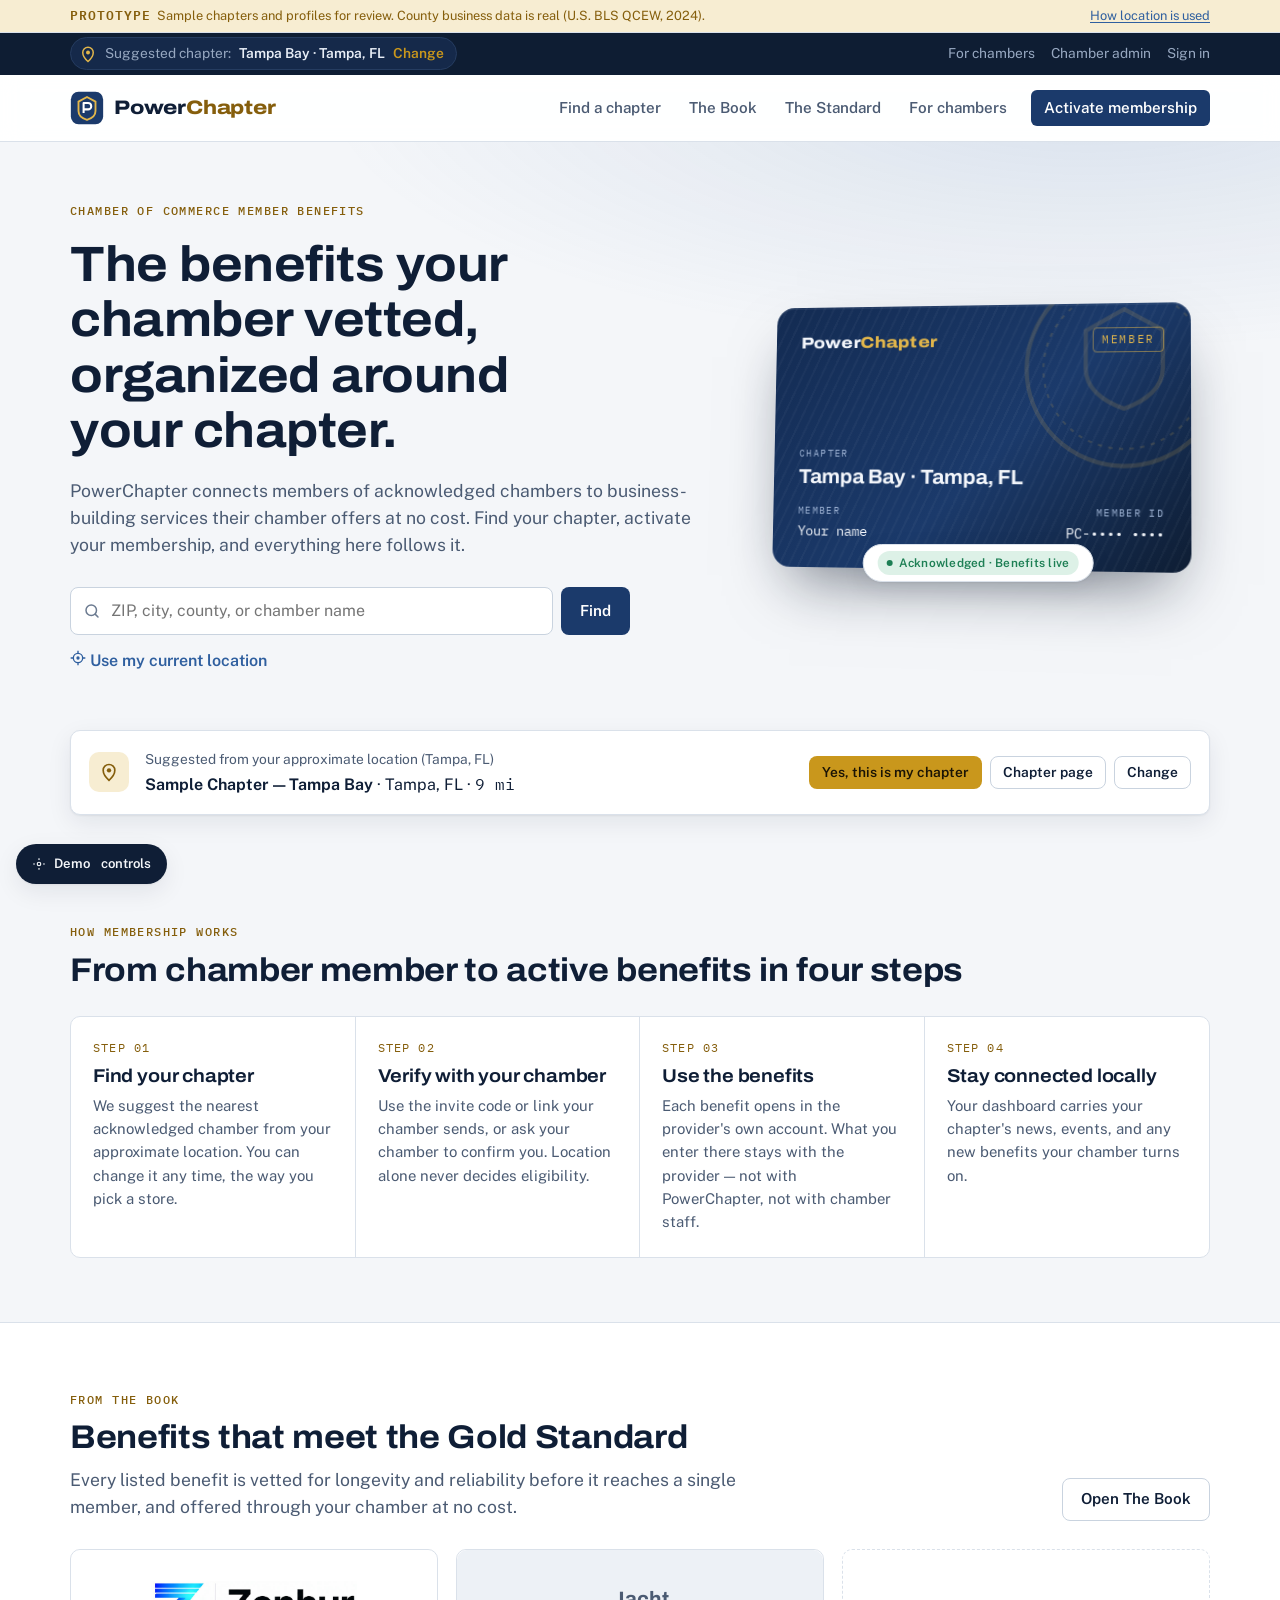
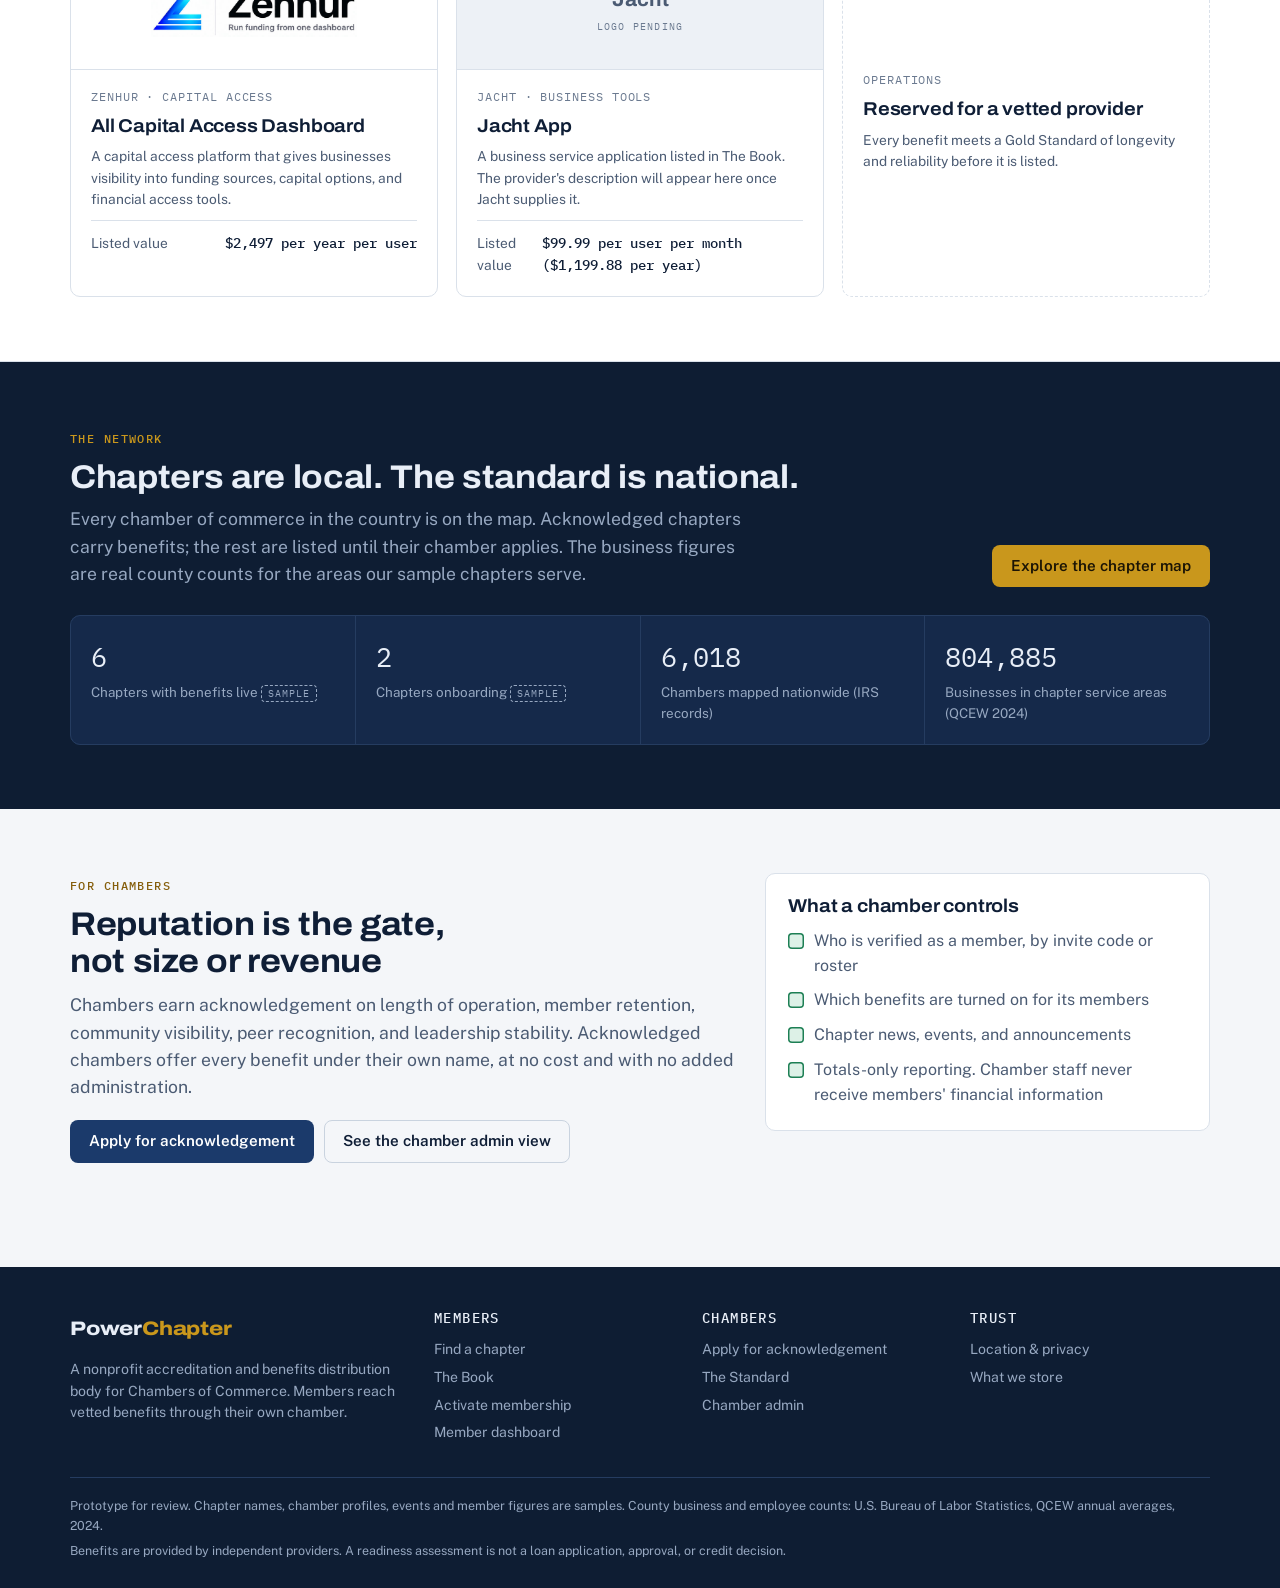
==== commit 6d9ab292: "Add files via upload" ====
--- a/index.html
+++ b/index.html
@@ -78,6 +78,7 @@
 <script src="assets/data/territory-data.js"></script>
 <script src="assets/data/zips.js" defer></script>
 <script src="assets/data/chapters.js"></script>
+<script src="assets/data/chambers.js" defer></script>
 <script src="assets/app.js" defer></script>
 </body>
 </html>
--- a/assets/app.css
+++ b/assets/app.css
@@ -454,3 +454,9 @@
 .logo-plate.pending small{font-family:var(--f-mono);font-size:.64rem;letter-spacing:.12em;text-transform:uppercase}
 .bcard .logo-plate{border-radius:var(--radius) var(--radius) 0 0}
 .row-logo{height:22px;width:auto;max-width:120px;object-fit:contain;flex:none;background:#fff;border:1px solid var(--line);border-radius:6px;padding:4px 6px}
+
+/* ---------- Listed chambers ---------- */
+.c-lch{fill:#7C93B5;fill-opacity:.85;stroke:var(--panel);cursor:pointer}
+.c-lch:hover{fill:#B9CCE6}
+.c-lch.sel{fill:#FFD774;stroke:#0E1D33}
+.legend .sw .lch{width:8px;height:8px;border-radius:50%;background:#7C93B5}
